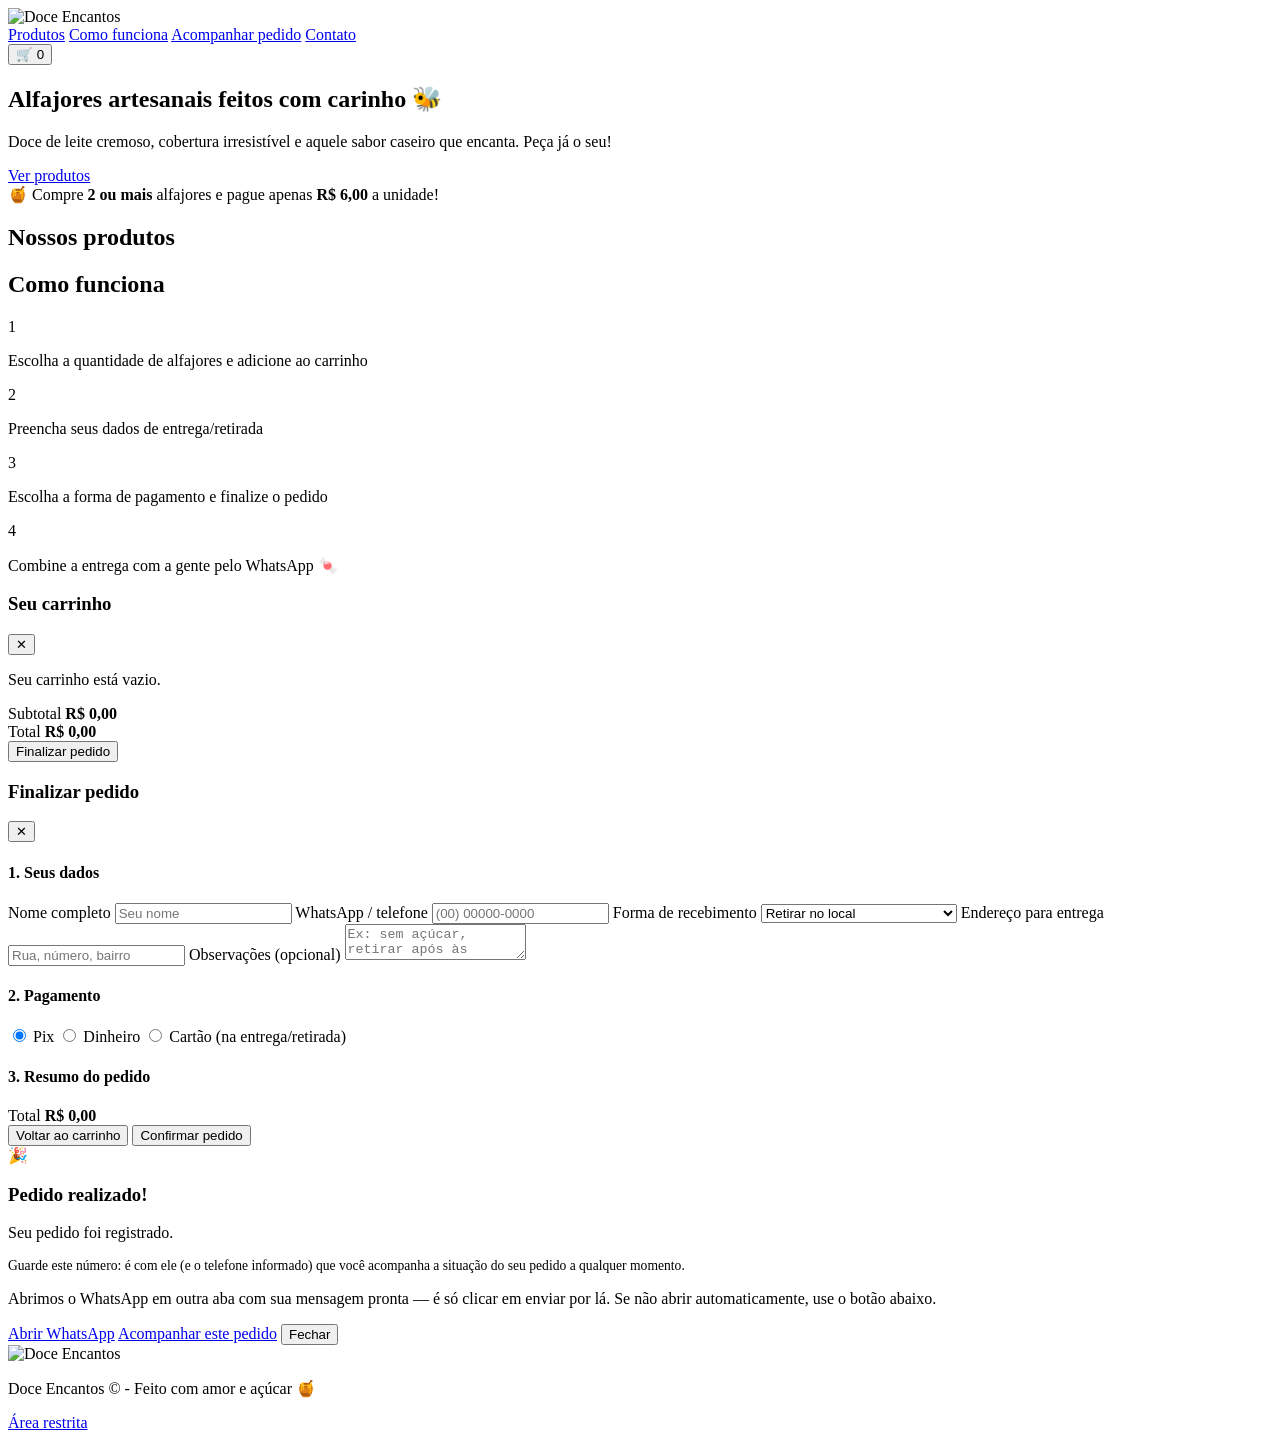
==== index.html @ e4aa901c "Add files via upload" ====
<!DOCTYPE html>
<html lang="pt-BR">
<head>
<meta charset="UTF-8" />
<meta name="viewport" content="width=device-width, initial-scale=1.0" />
<title>Doce Encantos - Alfajores Artesanais</title>
<link rel="icon" href="assets/logo.png" />
<link rel="stylesheet" href="css/style.css" />
</head>
<body>

  <!-- ===================== HEADER ===================== -->
  <header class="site-header">
    <div class="container header-inner">
      <div class="brand">
        <img src="assets/logo.png" alt="Doce Encantos" class="brand-logo" />
      </div>
      <nav class="header-nav">
        <a href="#produtos">Produtos</a>
        <a href="#como-funciona">Como funciona</a>
        <a href="pedido.html">Acompanhar pedido</a>
        <a href="#contato">Contato</a>
      </nav>
      <button class="cart-btn" id="openCartBtn" aria-label="Abrir carrinho">
        🛒 <span id="cartCount">0</span>
      </button>
    </div>
  </header>

  <!-- ===================== HERO ===================== -->
  <section class="hero">
    <div class="container hero-inner">
      <div class="hero-text">
        <h1>Alfajores artesanais feitos com carinho 🐝</h1>
        <p>Doce de leite cremoso, cobertura irresistível e aquele sabor caseiro que encanta. Peça já o seu!</p>
        <a href="#produtos" class="btn btn-primary">Ver produtos</a>
      </div>
    </div>
  </section>

  <!-- ===================== PROMO BAR ===================== -->
  <div class="promo-bar">
    🍯 Compre <strong>2 ou mais</strong> alfajores e pague apenas <strong>R$ 6,00</strong> a unidade!
  </div>

  <!-- ===================== PRODUTOS ===================== -->
  <main class="container">
    <section id="produtos" class="section">
      <h2 class="section-title">Nossos produtos</h2>
      <div class="product-grid" id="productGrid">
        <!-- produtos inseridos via JS -->
      </div>
    </section>

    <section id="como-funciona" class="section how-it-works">
      <h2 class="section-title">Como funciona</h2>
      <div class="steps">
        <div class="step">
          <div class="step-num">1</div>
          <p>Escolha a quantidade de alfajores e adicione ao carrinho</p>
        </div>
        <div class="step">
          <div class="step-num">2</div>
          <p>Preencha seus dados de entrega/retirada</p>
        </div>
        <div class="step">
          <div class="step-num">3</div>
          <p>Escolha a forma de pagamento e finalize o pedido</p>
        </div>
        <div class="step">
          <div class="step-num">4</div>
          <p>Combine a entrega com a gente pelo WhatsApp 🍬</p>
        </div>
      </div>
    </section>
  </main>

  <!-- ===================== CARRINHO (drawer) ===================== -->
  <div class="overlay" id="overlay"></div>
  <aside class="cart-drawer" id="cartDrawer">
    <div class="cart-header">
      <h3>Seu carrinho</h3>
      <button id="closeCartBtn" class="icon-btn">✕</button>
    </div>
    <div class="cart-items" id="cartItems">
      <p class="empty-msg" id="emptyCartMsg">Seu carrinho está vazio.</p>
    </div>
    <div class="cart-footer">
      <div class="cart-line">
        <span>Subtotal</span>
        <strong id="cartSubtotal">R$ 0,00</strong>
      </div>
      <div class="cart-line" id="deliveryLine" hidden>
        <span>Entrega</span>
        <strong id="cartDelivery">R$ 0,00</strong>
      </div>
      <div class="cart-line cart-total">
        <span>Total</span>
        <strong id="cartTotal">R$ 0,00</strong>
      </div>
      <button class="btn btn-primary btn-block" id="goToCheckoutBtn">Finalizar pedido</button>
    </div>
  </aside>

  <!-- ===================== CHECKOUT (modal) ===================== -->
  <div class="modal-overlay" id="checkoutOverlay">
    <div class="modal checkout-modal">
      <div class="modal-header">
        <h3>Finalizar pedido</h3>
        <button id="closeCheckoutBtn" class="icon-btn">✕</button>
      </div>

      <div class="modal-body">
        <!-- Etapa 1: dados do cliente -->
        <div class="checkout-step" id="stepCustomer">
          <h4>1. Seus dados</h4>
          <label>Nome completo
            <input type="text" id="custName" placeholder="Seu nome" required />
          </label>
          <label>WhatsApp / telefone
            <input type="tel" id="custPhone" placeholder="(00) 00000-0000" required />
          </label>
          <label>Forma de recebimento
            <select id="deliveryType">
              <option value="retirada">Retirar no local</option>
              <option value="entrega">Entrega (combinar endereço)</option>
            </select>
          </label>
          <label id="addressWrap">
            Endereço para entrega
            <input type="text" id="custAddress" placeholder="Rua, número, bairro" />
          </label>
          <label>Observações (opcional)
            <textarea id="custNotes" placeholder="Ex: sem açúcar, retirar após às 18h..."></textarea>
          </label>
        </div>

        <!-- Etapa 2: pagamento -->
        <div class="checkout-step" id="stepPayment">
          <h4>2. Pagamento</h4>
          <div class="payment-options">
            <label class="payment-option">
              <input type="radio" name="payment" value="Pix" checked />
              <span>Pix</span>
            </label>
            <label class="payment-option">
              <input type="radio" name="payment" value="Dinheiro" />
              <span>Dinheiro</span>
            </label>
            <label class="payment-option">
              <input type="radio" name="payment" value="Cartão" />
              <span>Cartão (na entrega/retirada)</span>
            </label>
          </div>
          <p class="pix-info" id="pixInfo" hidden></p>
        </div>

        <!-- Etapa 3: resumo -->
        <div class="checkout-step" id="stepSummary">
          <h4>3. Resumo do pedido</h4>
          <div id="summaryItems"></div>
          <div class="cart-line cart-total">
            <span>Total</span>
            <strong id="summaryTotal">R$ 0,00</strong>
          </div>
        </div>
      </div>

      <div class="modal-footer">
        <button class="btn btn-outline" id="backToCartBtn">Voltar ao carrinho</button>
        <button class="btn btn-primary" id="confirmOrderBtn">Confirmar pedido</button>
      </div>
    </div>
  </div>

  <!-- ===================== CONFIRMAÇÃO (modal) ===================== -->
  <div class="modal-overlay" id="successOverlay">
    <div class="modal success-modal">
      <div class="success-icon">🎉</div>
      <h3>Pedido realizado!</h3>
      <p>Seu pedido <strong id="successCode"></strong> foi registrado.</p>
      <p style="font-size:0.85rem;color:var(--muted);">Guarde este número: é com ele (e o telefone informado) que você acompanha a situação do seu pedido a qualquer momento.</p>
      <p id="successWhatsMsg">Abrimos o WhatsApp em outra aba com sua mensagem pronta — é só clicar em enviar por lá. Se não abrir automaticamente, use o botão abaixo.</p>
      <a href="#" target="_blank" class="btn btn-primary btn-block" id="whatsappBtn">Abrir WhatsApp</a>
      <a href="#" class="btn btn-outline btn-block" id="trackOrderLink">Acompanhar este pedido</a>
      <button class="btn btn-outline btn-block" id="closeSuccessBtn">Fechar</button>
    </div>
  </div>

  <!-- ===================== FOOTER ===================== -->
  <footer class="site-footer" id="contato">
    <div class="container footer-inner">
      <img src="assets/logo.png" alt="Doce Encantos" class="footer-logo" />
      <p>Doce Encantos &copy; <span id="year"></span> - Feito com amor e açúcar 🍯</p>
      <a href="admin/login.html" class="admin-link">Área restrita</a>
    </div>
  </footer>

  <script src="js/data.js"></script>
  <script src="js/store.js"></script>
</body>
</html>
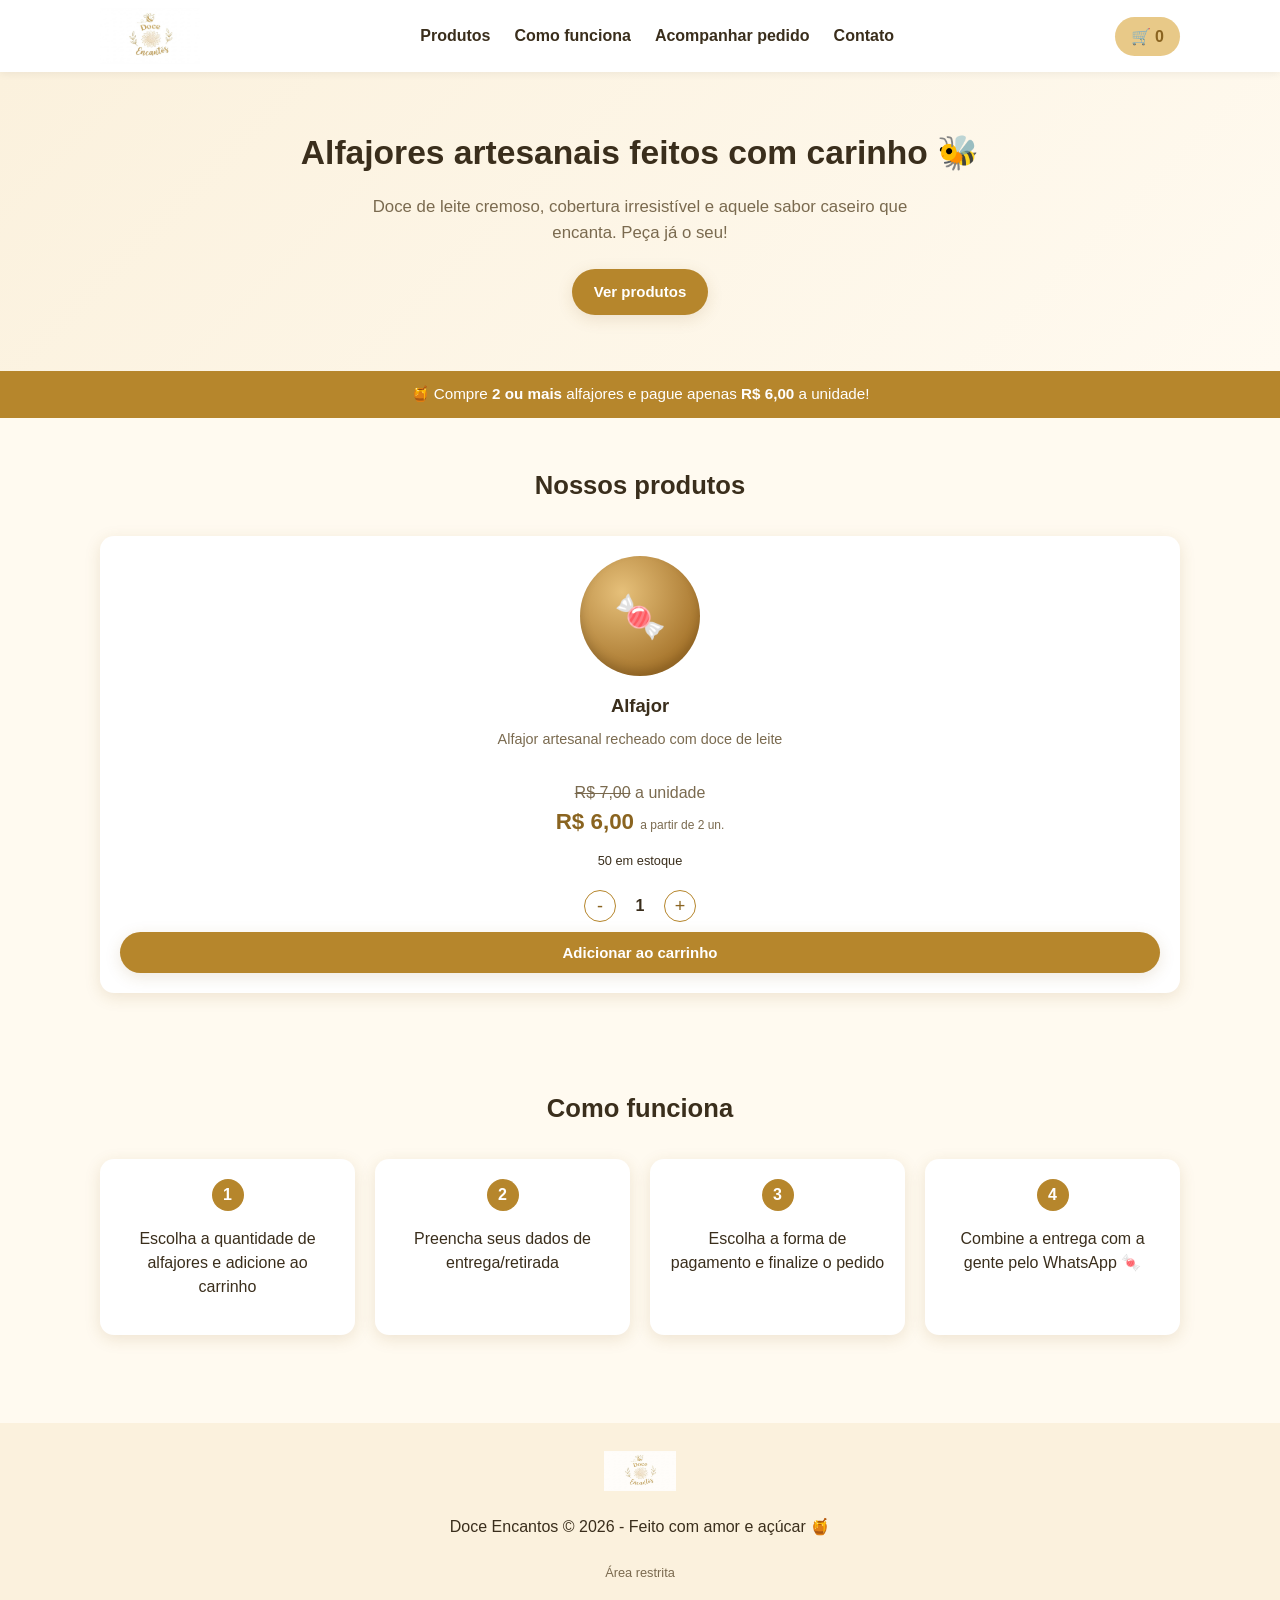
==== commit 21dc1987: "Add files via upload" ====
--- a/index.html
+++ b/index.html
@@ -3,9 +3,12 @@
 <head>
 <meta charset="UTF-8" />
 <meta name="viewport" content="width=device-width, initial-scale=1.0" />
+<meta http-equiv="Cache-Control" content="no-cache, no-store, must-revalidate" />
+<meta http-equiv="Pragma" content="no-cache" />
+<meta http-equiv="Expires" content="0" />
 <title>Doce Encantos - Alfajores Artesanais</title>
 <link rel="icon" href="assets/logo.png" />
-<link rel="stylesheet" href="css/style.css" />
+<link rel="stylesheet" href="css/style.css?v=20260905" />
 </head>
 <body>
 
@@ -196,7 +199,7 @@
     </div>
   </footer>
 
-  <script src="js/data.js"></script>
-  <script src="js/store.js"></script>
+  <script src="js/data.js?v=20260905"></script>
+  <script src="js/store.js?v=20260905"></script>
 </body>
 </html>
--- a/css/style.css
+++ b/css/style.css
@@ -0,0 +1,397 @@
+/* =========================================================================
+   Doce Encantos - Estilo da loja
+   Paleta inspirada na logo: dourado/mostarda + creme
+   ========================================================================= */
+
+:root {
+  --gold: #b6862c;
+  --gold-dark: #8a6420;
+  --gold-light: #e8c988;
+  --cream: #fffaf0;
+  --cream-dark: #fbf1dd;
+  --text: #3a2e1c;
+  --muted: #7a6a4f;
+  --danger: #c0392b;
+  --success: #2e7d32;
+  --radius: 14px;
+  --shadow: 0 4px 16px rgba(138, 100, 32, 0.15);
+  font-family: 'Segoe UI', Roboto, Helvetica, Arial, sans-serif;
+}
+
+* { box-sizing: border-box; }
+
+body {
+  margin: 0;
+  background: var(--cream);
+  color: var(--text);
+  line-height: 1.5;
+}
+
+.container {
+  max-width: 1120px;
+  margin: 0 auto;
+  padding: 0 20px;
+}
+
+h1, h2, h3, h4 { margin: 0 0 0.5em; }
+
+a { color: var(--gold-dark); text-decoration: none; }
+
+.btn {
+  display: inline-block;
+  padding: 12px 22px;
+  border-radius: 999px;
+  border: none;
+  font-size: 15px;
+  font-weight: 600;
+  cursor: pointer;
+  transition: transform 0.15s ease, box-shadow 0.15s ease, background 0.15s ease;
+  text-align: center;
+}
+.btn:active { transform: scale(0.97); }
+
+.btn-primary {
+  background: var(--gold);
+  color: #fff;
+  box-shadow: var(--shadow);
+}
+.btn-primary:hover { background: var(--gold-dark); }
+
+.btn-outline {
+  background: transparent;
+  border: 2px solid var(--gold);
+  color: var(--gold-dark);
+}
+.btn-outline:hover { background: var(--gold-light); }
+
+.btn-block { width: 100%; margin-top: 10px; }
+
+/* ---------------------------- HEADER ---------------------------- */
+.site-header {
+  background: #fff;
+  box-shadow: 0 2px 8px rgba(0,0,0,0.06);
+  position: sticky;
+  top: 0;
+  z-index: 50;
+}
+.header-inner {
+  display: flex;
+  align-items: center;
+  justify-content: space-between;
+  padding-top: 8px;
+  padding-bottom: 8px;
+}
+.brand-logo { height: 56px; display: block; }
+.header-nav { display: flex; gap: 24px; }
+.header-nav a { font-weight: 600; color: var(--text); }
+.header-nav a:hover { color: var(--gold-dark); }
+
+.cart-btn {
+  background: var(--gold-light);
+  border: none;
+  border-radius: 999px;
+  padding: 10px 16px;
+  font-size: 16px;
+  cursor: pointer;
+  font-weight: 700;
+  color: var(--gold-dark);
+}
+.cart-btn:hover { background: var(--gold); color: #fff; }
+
+/* ---------------------------- HERO ---------------------------- */
+.hero {
+  background: linear-gradient(135deg, var(--cream-dark), var(--cream));
+  padding: 56px 0;
+  text-align: center;
+}
+.hero-text h1 { font-size: 2.1rem; max-width: 700px; margin: 0 auto 16px; }
+.hero-text p { max-width: 600px; margin: 0 auto 24px; color: var(--muted); font-size: 1.05rem; }
+
+.promo-bar {
+  background: var(--gold);
+  color: #fff;
+  text-align: center;
+  padding: 12px;
+  font-size: 0.95rem;
+}
+
+/* ---------------------------- SECTIONS ---------------------------- */
+.section { padding: 48px 0; }
+.section-title { text-align: center; font-size: 1.6rem; margin-bottom: 32px; }
+
+.product-grid {
+  display: grid;
+  grid-template-columns: repeat(auto-fit, minmax(260px, 1fr));
+  gap: 24px;
+}
+
+.product-card {
+  background: #fff;
+  border-radius: var(--radius);
+  box-shadow: var(--shadow);
+  padding: 20px;
+  text-align: center;
+  display: flex;
+  flex-direction: column;
+}
+
+.product-media {
+  width: 120px;
+  height: 120px;
+  margin: 0 auto 16px;
+  border-radius: 50%;
+  background: radial-gradient(circle at 35% 30%, #e6c07a, #a5732a 75%);
+  display: flex;
+  align-items: center;
+  justify-content: center;
+  font-size: 42px;
+  box-shadow: inset 0 -6px 10px rgba(0,0,0,0.15);
+  overflow: hidden;
+}
+.product-media.has-photo {
+  background: var(--cream-dark);
+  box-shadow: 0 2px 8px rgba(138, 100, 32, 0.2);
+}
+.product-media.has-photo img {
+  width: 100%;
+  height: 100%;
+  object-fit: cover;
+}
+
+.product-card h3 { font-size: 1.15rem; }
+.product-card .desc { color: var(--muted); font-size: 0.9rem; min-height: 40px; }
+
+.price-block { margin: 12px 0; }
+.price-normal { font-size: 1rem; color: var(--muted); }
+.price-promo { font-size: 1.4rem; font-weight: 800; color: var(--gold-dark); }
+.price-promo small { font-size: 0.75rem; font-weight: 500; color: var(--muted); }
+
+.stock-tag { font-size: 0.8rem; margin-bottom: 10px; }
+.stock-tag.low { color: var(--danger); font-weight: 700; }
+.stock-tag.out { color: var(--danger); font-weight: 700; }
+
+.qty-selector {
+  display: flex;
+  align-items: center;
+  justify-content: center;
+  gap: 12px;
+  margin: 10px 0;
+}
+.qty-selector button {
+  width: 32px; height: 32px;
+  border-radius: 50%;
+  border: 1px solid var(--gold);
+  background: #fff;
+  color: var(--gold-dark);
+  font-size: 18px;
+  cursor: pointer;
+  line-height: 1;
+}
+.qty-selector button:hover { background: var(--gold-light); }
+.qty-selector span { min-width: 24px; font-weight: 700; }
+
+.how-it-works .steps {
+  display: grid;
+  grid-template-columns: repeat(auto-fit, minmax(200px, 1fr));
+  gap: 20px;
+}
+.step {
+  background: #fff;
+  border-radius: var(--radius);
+  padding: 20px;
+  text-align: center;
+  box-shadow: var(--shadow);
+}
+.step-num {
+  width: 32px; height: 32px;
+  border-radius: 50%;
+  background: var(--gold);
+  color: #fff;
+  display: flex; align-items: center; justify-content: center;
+  margin: 0 auto 12px;
+  font-weight: 700;
+}
+
+/* ---------------------------- CART DRAWER ---------------------------- */
+.overlay, .modal-overlay {
+  position: fixed;
+  inset: 0;
+  background: rgba(0,0,0,0.4);
+  display: none;
+  z-index: 90;
+}
+.overlay.show, .modal-overlay.show { display: block; }
+
+.cart-drawer {
+  position: fixed;
+  top: 0; right: -420px;
+  width: 380px; max-width: 92vw;
+  height: 100%;
+  background: #fff;
+  z-index: 100;
+  display: flex;
+  flex-direction: column;
+  box-shadow: -6px 0 24px rgba(0,0,0,0.2);
+  transition: right 0.25s ease;
+}
+.cart-drawer.open { right: 0; }
+
+.cart-header, .modal-header {
+  display: flex;
+  align-items: center;
+  justify-content: space-between;
+  padding: 18px 20px;
+  border-bottom: 1px solid #eee;
+}
+.icon-btn {
+  background: none; border: none; font-size: 18px; cursor: pointer; color: var(--muted);
+}
+
+.cart-items { flex: 1; overflow-y: auto; padding: 16px 20px; }
+.empty-msg { color: var(--muted); text-align: center; margin-top: 40px; }
+
+.cart-item {
+  display: flex;
+  gap: 12px;
+  align-items: center;
+  padding: 12px 0;
+  border-bottom: 1px solid #f2f2f2;
+}
+.cart-item-icon {
+  width: 48px; height: 48px; border-radius: 50%;
+  background: radial-gradient(circle at 35% 30%, #e6c07a, #a5732a 75%);
+  flex-shrink: 0;
+  overflow: hidden;
+}
+.cart-item-icon.has-photo { background: var(--cream-dark); }
+.cart-item-icon.has-photo img { width: 100%; height: 100%; object-fit: cover; }
+.cart-item-info { flex: 1; }
+.cart-item-info .name { font-weight: 700; font-size: 0.95rem; }
+.cart-item-info .unit-price { font-size: 0.8rem; color: var(--muted); }
+.cart-item-actions { display: flex; align-items: center; gap: 8px; }
+.cart-item-actions button {
+  width: 26px; height: 26px; border-radius: 50%;
+  border: 1px solid #ddd; background: #fff; cursor: pointer;
+}
+.remove-item-btn { color: var(--danger); border: none; background: none; font-size: 16px; cursor: pointer; margin-left: 6px; }
+
+.cart-footer { padding: 16px 20px 20px; border-top: 1px solid #eee; }
+.cart-line { display: flex; justify-content: space-between; margin-bottom: 6px; font-size: 0.95rem; }
+.cart-total { font-size: 1.1rem; margin-top: 6px; }
+
+/* ---------------------------- MODALS ---------------------------- */
+.modal-overlay { display: none; align-items: center; justify-content: center; }
+.modal-overlay.show { display: flex; }
+.modal {
+  background: #fff;
+  border-radius: var(--radius);
+  width: 480px;
+  max-width: 92vw;
+  max-height: 90vh;
+  overflow-y: auto;
+  box-shadow: 0 10px 40px rgba(0,0,0,0.25);
+}
+.modal-body { padding: 20px; }
+.modal-footer {
+  display: flex; gap: 10px; padding: 16px 20px; border-top: 1px solid #eee;
+}
+.modal-footer .btn { flex: 1; }
+
+.checkout-step { margin-bottom: 24px; }
+.checkout-step h4 { color: var(--gold-dark); border-bottom: 2px solid var(--gold-light); padding-bottom: 6px; }
+
+label { display: block; font-size: 0.85rem; font-weight: 600; color: var(--muted); margin-bottom: 12px; }
+input[type="text"], input[type="tel"], select, textarea {
+  width: 100%;
+  margin-top: 4px;
+  padding: 10px 12px;
+  border: 1px solid #ddd;
+  border-radius: 8px;
+  font-size: 0.95rem;
+  font-family: inherit;
+}
+textarea { resize: vertical; min-height: 60px; }
+
+.payment-options { display: flex; flex-direction: column; gap: 8px; }
+.payment-option {
+  display: flex; align-items: center; gap: 10px;
+  border: 1px solid #ddd; border-radius: 8px; padding: 10px 12px;
+  font-weight: 500; color: var(--text); cursor: pointer;
+}
+.payment-option input { margin: 0; }
+.pix-info {
+  background: var(--cream-dark);
+  border-radius: 8px;
+  padding: 10px 12px;
+  font-size: 0.85rem;
+  margin-top: 10px;
+  color: var(--muted);
+}
+
+#summaryItems .summary-row {
+  display: flex; justify-content: space-between; font-size: 0.9rem; margin-bottom: 6px;
+}
+
+.success-modal { text-align: center; padding: 32px 24px; }
+.success-icon { font-size: 48px; }
+
+/* ---------------------------- FOOTER ---------------------------- */
+.site-footer { background: var(--cream-dark); margin-top: 40px; padding: 28px 0; }
+.footer-inner { display: flex; flex-direction: column; align-items: center; gap: 8px; text-align: center; }
+.footer-logo { height: 40px; opacity: 0.85; }
+.admin-link { font-size: 0.8rem; color: var(--muted); }
+.admin-link:hover { color: var(--gold-dark); }
+
+/* ---------------------------- ACOMPANHAR PEDIDO ---------------------------- */
+.tracking-card {
+  background: #fff;
+  border-radius: var(--radius);
+  box-shadow: var(--shadow);
+  padding: 24px;
+  margin-bottom: 20px;
+}
+.tracking-card label { margin-bottom: 14px; }
+.tracking-error {
+  color: var(--danger);
+  background: #fdecea;
+  border-radius: 8px;
+  padding: 12px 14px;
+  font-size: 0.9rem;
+  margin-top: 14px;
+}
+.tracking-header {
+  display: flex;
+  align-items: center;
+  justify-content: space-between;
+  margin-bottom: 8px;
+}
+.cancelled-badge {
+  background: #fdecea;
+  color: var(--danger);
+  font-weight: 700;
+  font-size: 0.8rem;
+  padding: 6px 14px;
+  border-radius: 999px;
+}
+
+.timeline { display: flex; align-items: flex-start; margin-top: 20px; }
+.timeline-step { display: flex; flex-direction: column; align-items: center; flex: 0 0 auto; width: 110px; text-align: center; }
+.timeline-connector { flex: 1; height: 3px; background: #eee; margin-top: 17px; }
+.timeline-dot {
+  width: 36px; height: 36px; border-radius: 50%;
+  display: flex; align-items: center; justify-content: center;
+  background: #eee; color: var(--muted);
+  font-weight: 700; font-size: 15px;
+  margin-bottom: 8px;
+}
+.timeline-step.done .timeline-dot { background: var(--gold); color: #fff; }
+.timeline-step.current .timeline-dot { background: var(--gold-dark); color: #fff; box-shadow: 0 0 0 4px var(--gold-light); }
+.timeline-label { font-size: 0.8rem; font-weight: 600; color: var(--text); }
+.timeline-date { font-size: 0.7rem; color: var(--muted); font-weight: 400; margin-top: 2px; }
+
+@media (max-width: 640px) {
+  .header-nav { display: none; }
+  .hero-text h1 { font-size: 1.6rem; }
+  .timeline-step { width: 80px; }
+  .timeline-label { font-size: 0.7rem; }
+}
